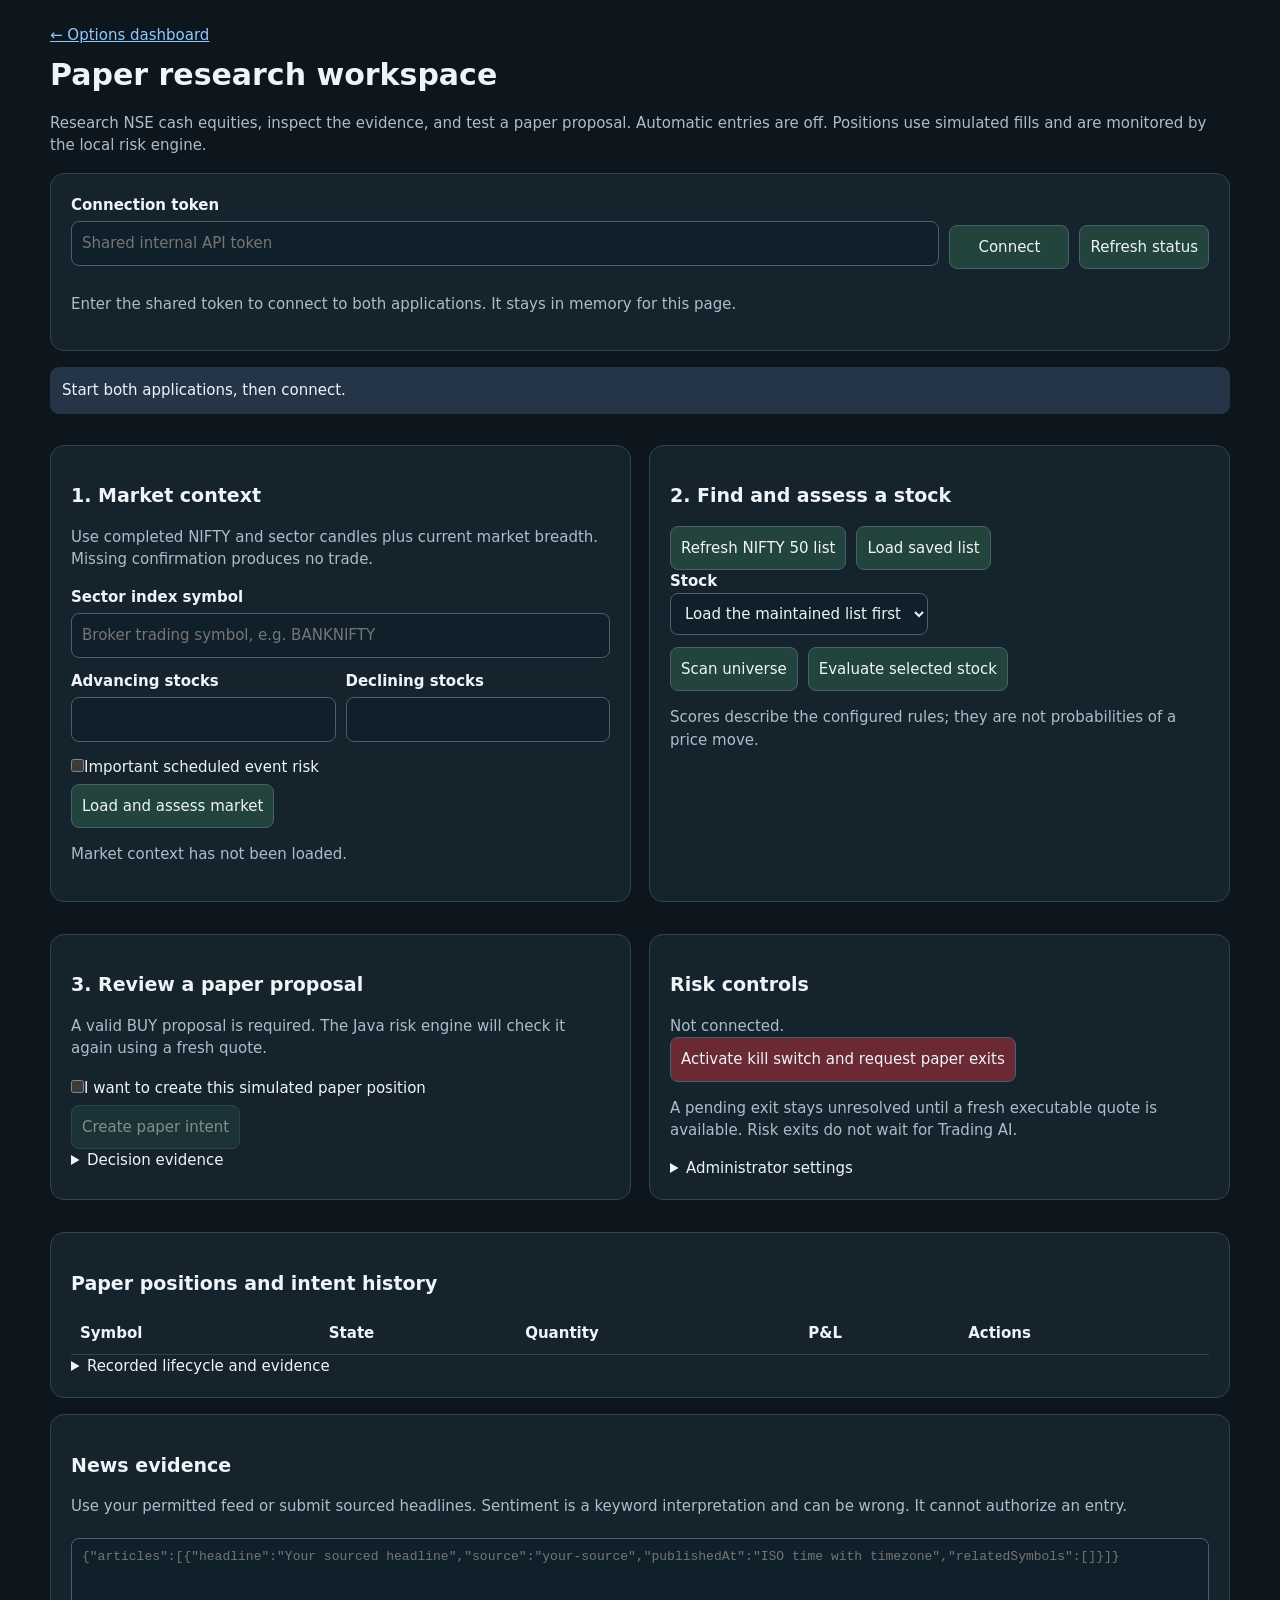
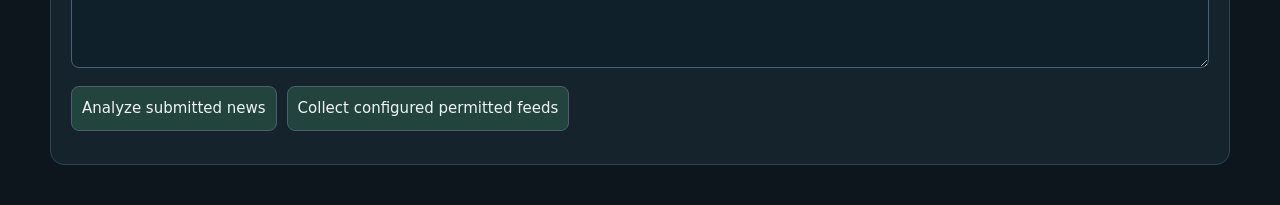
==== backend/src/main/resources/static/paper-workspace.html @ ee266fd3 "adding more capability" ====
<!doctype html>
<html lang="en"><head><meta charset="utf-8"><meta name="viewport" content="width=device-width,initial-scale=1"><title>Paper research workspace</title>
<style>
:root{color-scheme:dark;font:15px/1.5 system-ui;background:#0d151d;color:#eef4f7}body{max-width:1180px;margin:auto;padding:24px}a{color:#91c9ff}h1{margin:5px 0}h2{font-size:19px}.muted{color:#acbdca}.grid{display:grid;grid-template-columns:1fr 1fr;gap:18px}.card{background:#15232d;border:1px solid #304553;border-radius:14px;padding:20px;margin:16px 0}input,textarea,select,button{font:inherit;padding:10px;border-radius:8px;border:1px solid #486071;color:inherit;background:#10202b}input,textarea{box-sizing:border-box;width:100%;margin:5px 0 12px}button{cursor:pointer;background:#23443d}button.danger{background:#6a2933}button:disabled{opacity:.5;cursor:wait}label{display:block;font-weight:600}label.check{font-weight:400}label.check input{width:auto}.row{display:flex;gap:10px;flex-wrap:wrap;align-items:center}.row>*{flex:1;min-width:120px}.row button{flex:0 1 auto}textarea{min-height:130px;font:13px Consolas,monospace}pre{white-space:pre-wrap;overflow-wrap:anywhere;color:#c6dce8;font-size:13px}table{width:100%;border-collapse:collapse}td,th{text-align:left;padding:9px;border-bottom:1px solid #304553}.table{overflow:auto}.notice{padding:12px;background:#243547;border-radius:9px}.error{color:#ffabb5}.good{color:#5be0b1}@media(max-width:800px){.grid{grid-template-columns:1fr}body{padding:14px}}
</style></head><body>
<a href="/">← Options dashboard</a><h1>Paper research workspace</h1>
<p class="muted">Research NSE cash equities, inspect the evidence, and test a paper proposal. Automatic entries are off. Positions use simulated fills and are monitored by the local risk engine.</p>
<div class="card"><label for="token">Connection token</label><div class="row"><input id="token" type="password" autocomplete="off" placeholder="Shared internal API token"><button id="connect">Connect</button><button id="refresh">Refresh status</button></div><p id="connection" class="muted">Enter the shared token to connect to both applications. It stays in memory for this page.</p></div>
<p id="message" class="notice" role="status">Start both applications, then connect.</p>
<div class="grid">
<section class="card"><h2>1. Market context</h2><p class="muted">Use completed NIFTY and sector candles plus current market breadth. Missing confirmation produces no trade.</p>
<label for="sector">Sector index symbol</label><input id="sector" placeholder="Broker trading symbol, e.g. BANKNIFTY">
<div class="row"><div><label for="advancers">Advancing stocks</label><input id="advancers" type="number" min="0"></div><div><label for="decliners">Declining stocks</label><input id="decliners" type="number" min="0"></div></div>
<label class="check"><input id="eventRisk" type="checkbox">Important scheduled event risk</label>
<button id="market">Load and assess market</button><p id="marketResult" class="muted">Market context has not been loaded.</p>
</section>
<section class="card"><h2>2. Find and assess a stock</h2><div class="row"><button id="universe">Refresh NIFTY 50 list</button><button id="loadUniverse">Load saved list</button></div>
<label for="symbol">Stock</label><select id="symbol"><option value="">Load the maintained list first</option></select>
<div class="row" style="margin-top:12px"><button id="scan">Scan universe</button><button id="evaluate">Evaluate selected stock</button></div>
<p id="scanResult" class="muted">Scores describe the configured rules; they are not probabilities of a price move.</p>
<div id="decision"></div>
</section></div>
<div class="grid"><section class="card"><h2>3. Review a paper proposal</h2><p id="proposal" class="muted">A valid BUY proposal is required. The Java risk engine will check it again using a fresh quote.</p>
<label class="check"><input id="confirm" type="checkbox">I want to create this simulated paper position</label><button id="submit" disabled>Create paper intent</button>
<details><summary>Decision evidence</summary><pre id="decisionDetails">No decision yet.</pre></details>
</section><section class="card"><h2>Risk controls</h2><div id="riskStatus" class="muted">Not connected.</div><button id="kill" class="danger">Activate kill switch and request paper exits</button>
<p class="muted">A pending exit stays unresolved until a fresh executable quote is available. Risk exits do not wait for Trading AI.</p>
<details><summary>Administrator settings</summary><label for="admin">Separate administrator token</label><input id="admin" type="password" autocomplete="off"><textarea id="policy" aria-label="Risk policy JSON"></textarea><div class="row"><button id="savePolicy">Save policy</button><button id="resetKill">Reset kill switch</button></div></details>
</section></div>
<section class="card"><h2>Paper positions and intent history</h2><div class="table"><table><thead><tr><th>Symbol</th><th>State</th><th>Quantity</th><th>P&amp;L</th><th>Actions</th></tr></thead><tbody id="positions"></tbody></table></div><details><summary>Recorded lifecycle and evidence</summary><pre id="intentDetails">Choose a record to see its timeline, risk checks, quote and decision.</pre></details></section>
<section class="card"><h2>News evidence</h2><p class="muted">Use your permitted feed or submit sourced headlines. Sentiment is a keyword interpretation and can be wrong. It cannot authorize an entry.</p>
<textarea id="news" aria-label="News JSON" placeholder='{"articles":[{"headline":"Your sourced headline","source":"your-source","publishedAt":"ISO time with timezone","relatedSymbols":[]}]}'></textarea><div class="row"><button id="newsAnalyze">Analyze submitted news</button><button id="newsCollect">Collect configured permitted feeds</button></div><pre id="newsResult"></pre></section>
<script src="/paper-workspace.js"></script></body></html>
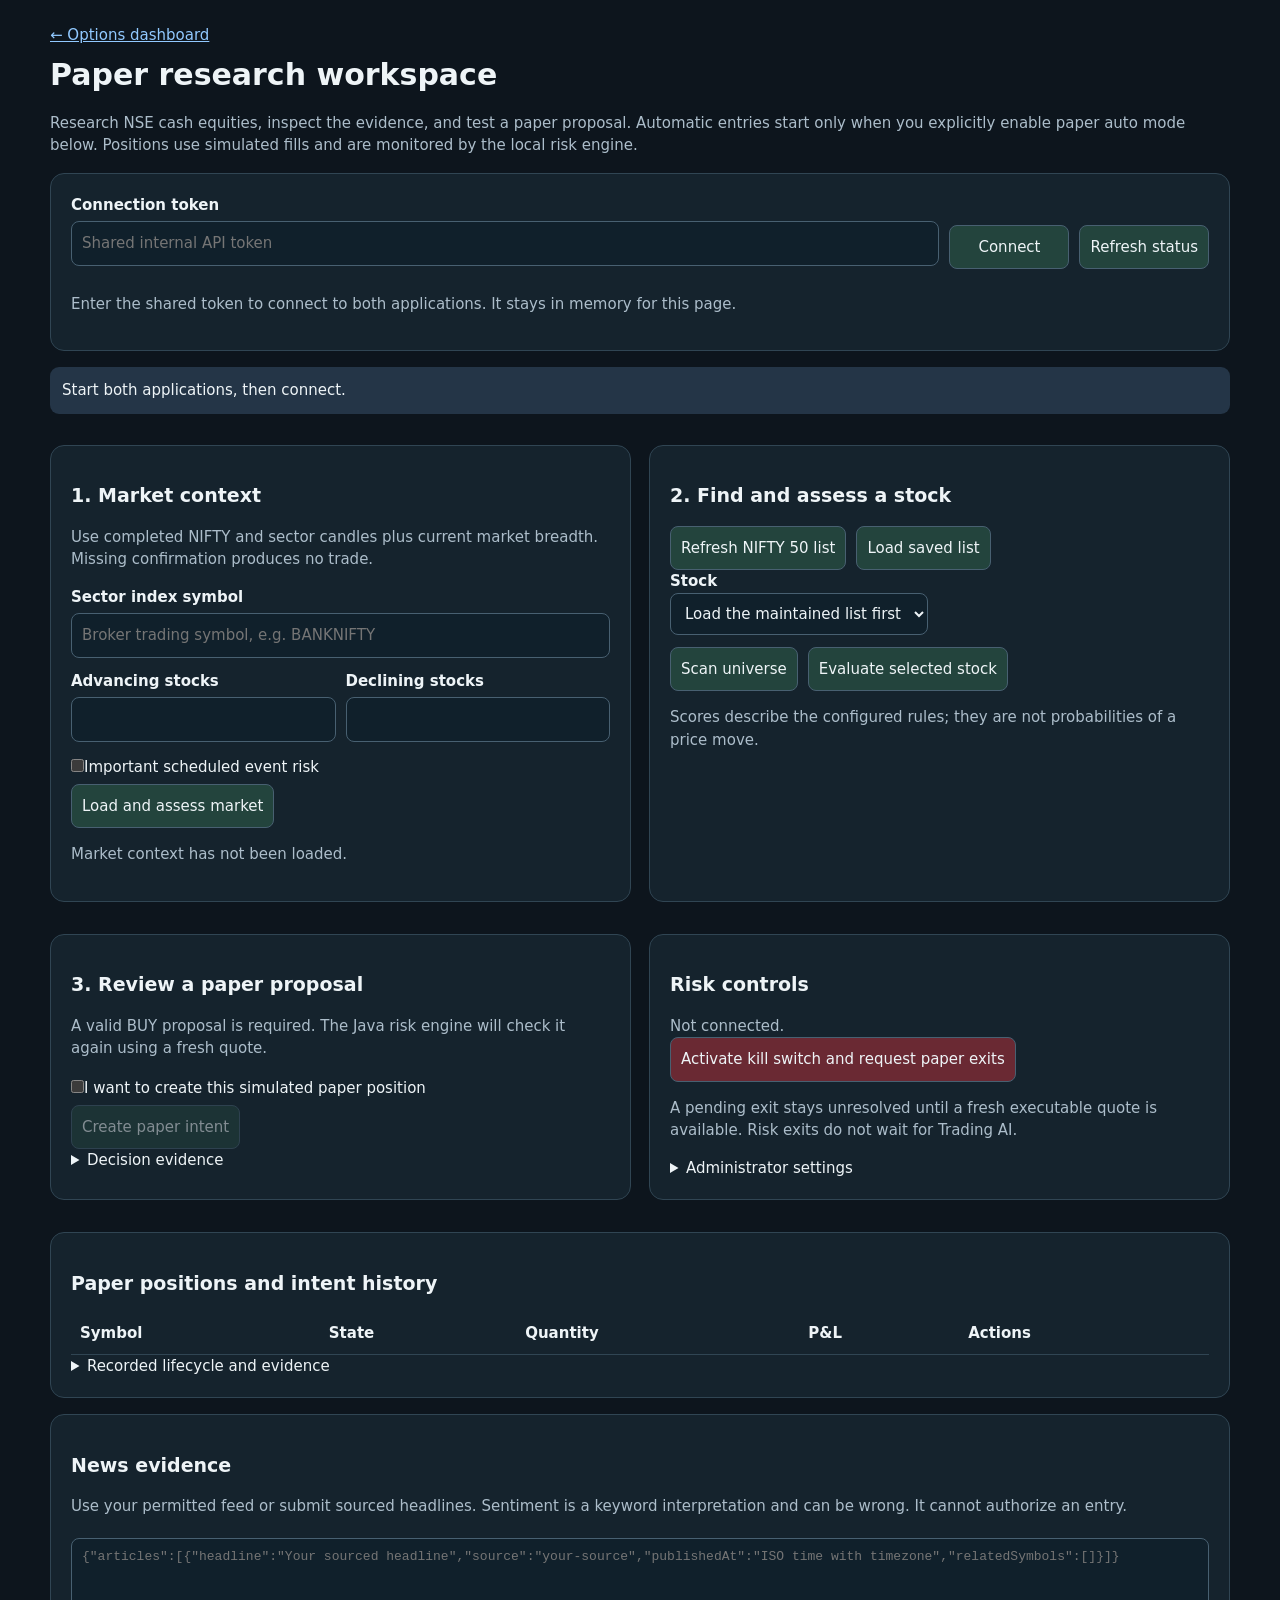
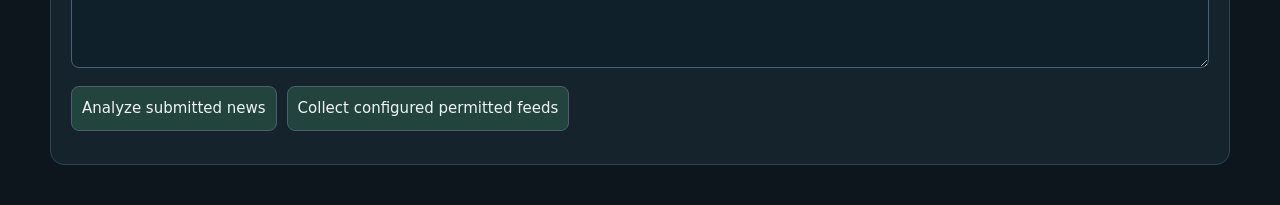
==== commit eabdf7fb: "29thOct" ====
--- a/backend/src/main/resources/static/paper-workspace.html
+++ b/backend/src/main/resources/static/paper-workspace.html
@@ -4,10 +4,10 @@
 :root{color-scheme:dark;font:15px/1.5 system-ui;background:#0d151d;color:#eef4f7}body{max-width:1180px;margin:auto;padding:24px}a{color:#91c9ff}h1{margin:5px 0}h2{font-size:19px}.muted{color:#acbdca}.grid{display:grid;grid-template-columns:1fr 1fr;gap:18px}.card{background:#15232d;border:1px solid #304553;border-radius:14px;padding:20px;margin:16px 0}input,textarea,select,button{font:inherit;padding:10px;border-radius:8px;border:1px solid #486071;color:inherit;background:#10202b}input,textarea{box-sizing:border-box;width:100%;margin:5px 0 12px}button{cursor:pointer;background:#23443d}button.danger{background:#6a2933}button:disabled{opacity:.5;cursor:wait}label{display:block;font-weight:600}label.check{font-weight:400}label.check input{width:auto}.row{display:flex;gap:10px;flex-wrap:wrap;align-items:center}.row>*{flex:1;min-width:120px}.row button{flex:0 1 auto}textarea{min-height:130px;font:13px Consolas,monospace}pre{white-space:pre-wrap;overflow-wrap:anywhere;color:#c6dce8;font-size:13px}table{width:100%;border-collapse:collapse}td,th{text-align:left;padding:9px;border-bottom:1px solid #304553}.table{overflow:auto}.notice{padding:12px;background:#243547;border-radius:9px}.error{color:#ffabb5}.good{color:#5be0b1}@media(max-width:800px){.grid{grid-template-columns:1fr}body{padding:14px}}
 </style></head><body>
 <a href="/">← Options dashboard</a><h1>Paper research workspace</h1>
-<p class="muted">Research NSE cash equities, inspect the evidence, and test a paper proposal. Automatic entries are off. Positions use simulated fills and are monitored by the local risk engine.</p>
+<p class="muted">Research NSE cash equities, inspect the evidence, and test a paper proposal. Automatic entries start only when you explicitly enable paper auto mode below. Positions use simulated fills and are monitored by the local risk engine.</p>
 <div class="card"><label for="token">Connection token</label><div class="row"><input id="token" type="password" autocomplete="off" placeholder="Shared internal API token"><button id="connect">Connect</button><button id="refresh">Refresh status</button></div><p id="connection" class="muted">Enter the shared token to connect to both applications. It stays in memory for this page.</p></div>
 <p id="message" class="notice" role="status">Start both applications, then connect.</p>
-<div class="grid">
+<section id="automatic-paper" aria-label="Automatic paper trading"></section><div class="grid">
 <section class="card"><h2>1. Market context</h2><p class="muted">Use completed NIFTY and sector candles plus current market breadth. Missing confirmation produces no trade.</p>
 <label for="sector">Sector index symbol</label><input id="sector" placeholder="Broker trading symbol, e.g. BANKNIFTY">
 <div class="row"><div><label for="advancers">Advancing stocks</label><input id="advancers" type="number" min="0"></div><div><label for="decliners">Declining stocks</label><input id="decliners" type="number" min="0"></div></div>
@@ -30,4 +30,4 @@
 <section class="card"><h2>Paper positions and intent history</h2><div class="table"><table><thead><tr><th>Symbol</th><th>State</th><th>Quantity</th><th>P&amp;L</th><th>Actions</th></tr></thead><tbody id="positions"></tbody></table></div><details><summary>Recorded lifecycle and evidence</summary><pre id="intentDetails">Choose a record to see its timeline, risk checks, quote and decision.</pre></details></section>
 <section class="card"><h2>News evidence</h2><p class="muted">Use your permitted feed or submit sourced headlines. Sentiment is a keyword interpretation and can be wrong. It cannot authorize an entry.</p>
 <textarea id="news" aria-label="News JSON" placeholder='{"articles":[{"headline":"Your sourced headline","source":"your-source","publishedAt":"ISO time with timezone","relatedSymbols":[]}]}'></textarea><div class="row"><button id="newsAnalyze">Analyze submitted news</button><button id="newsCollect">Collect configured permitted feeds</button></div><pre id="newsResult"></pre></section>
-<script src="/paper-workspace.js"></script></body></html>
+<script src="/automatic-paper.js"></script><script src="/paper-workspace.js"></script></body></html>
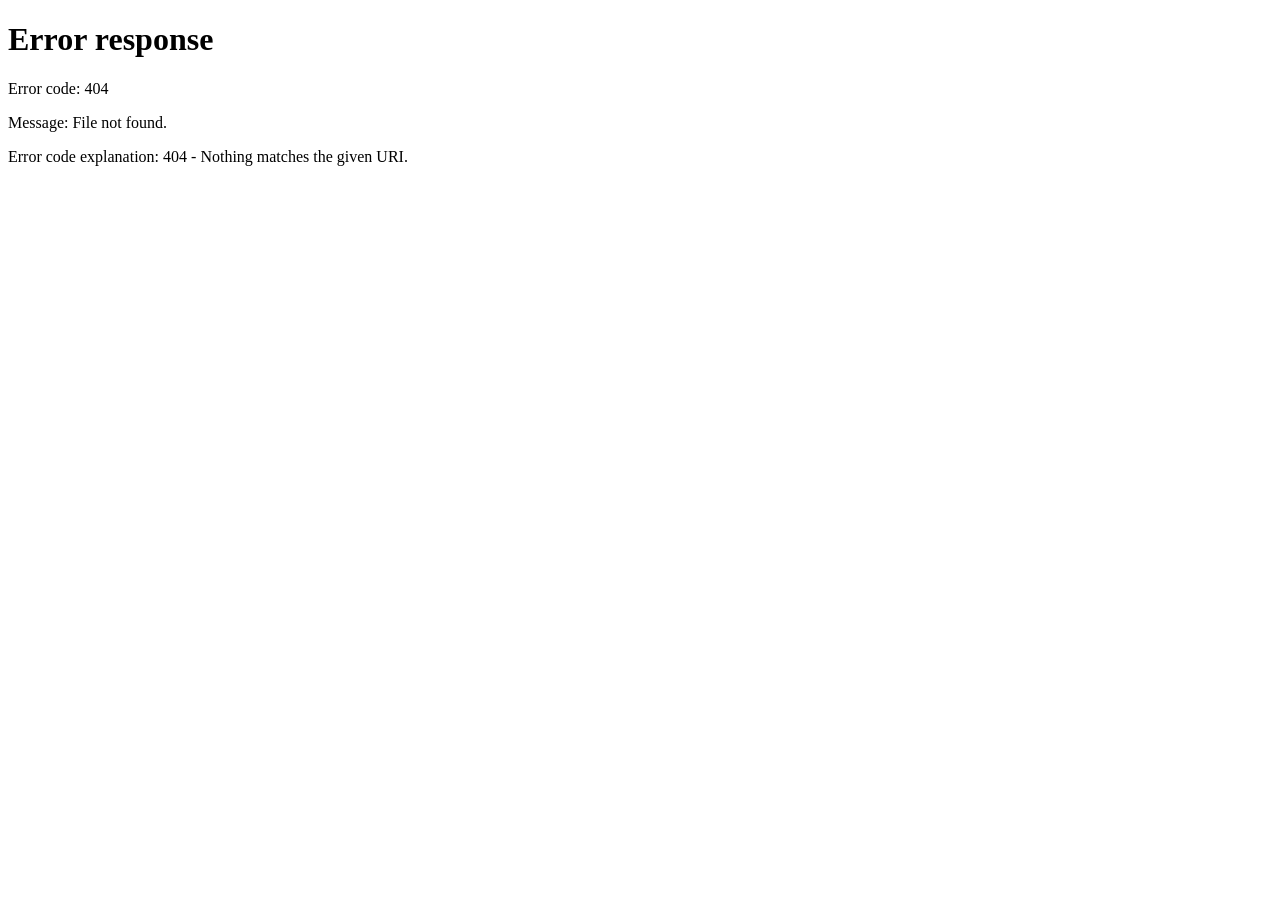
==== commit 7912fd68: "12thNov" ====
--- a/backend/src/main/resources/static/paper-workspace.html
+++ b/backend/src/main/resources/static/paper-workspace.html
@@ -1,33 +1 @@
-<!doctype html>
-<html lang="en"><head><meta charset="utf-8"><meta name="viewport" content="width=device-width,initial-scale=1"><title>Paper research workspace</title>
-<style>
-:root{color-scheme:dark;font:15px/1.5 system-ui;background:#0d151d;color:#eef4f7}body{max-width:1180px;margin:auto;padding:24px}a{color:#91c9ff}h1{margin:5px 0}h2{font-size:19px}.muted{color:#acbdca}.grid{display:grid;grid-template-columns:1fr 1fr;gap:18px}.card{background:#15232d;border:1px solid #304553;border-radius:14px;padding:20px;margin:16px 0}input,textarea,select,button{font:inherit;padding:10px;border-radius:8px;border:1px solid #486071;color:inherit;background:#10202b}input,textarea{box-sizing:border-box;width:100%;margin:5px 0 12px}button{cursor:pointer;background:#23443d}button.danger{background:#6a2933}button:disabled{opacity:.5;cursor:wait}label{display:block;font-weight:600}label.check{font-weight:400}label.check input{width:auto}.row{display:flex;gap:10px;flex-wrap:wrap;align-items:center}.row>*{flex:1;min-width:120px}.row button{flex:0 1 auto}textarea{min-height:130px;font:13px Consolas,monospace}pre{white-space:pre-wrap;overflow-wrap:anywhere;color:#c6dce8;font-size:13px}table{width:100%;border-collapse:collapse}td,th{text-align:left;padding:9px;border-bottom:1px solid #304553}.table{overflow:auto}.notice{padding:12px;background:#243547;border-radius:9px}.error{color:#ffabb5}.good{color:#5be0b1}@media(max-width:800px){.grid{grid-template-columns:1fr}body{padding:14px}}
-</style></head><body>
-<a href="/">← Options dashboard</a><h1>Paper research workspace</h1>
-<p class="muted">Research NSE cash equities, inspect the evidence, and test a paper proposal. Automatic entries start only when you explicitly enable paper auto mode below. Positions use simulated fills and are monitored by the local risk engine.</p>
-<div class="card"><label for="token">Connection token</label><div class="row"><input id="token" type="password" autocomplete="off" placeholder="Shared internal API token"><button id="connect">Connect</button><button id="refresh">Refresh status</button></div><p id="connection" class="muted">Enter the shared token to connect to both applications. It stays in memory for this page.</p></div>
-<p id="message" class="notice" role="status">Start both applications, then connect.</p>
-<section id="automatic-paper" aria-label="Automatic paper trading"></section><div class="grid">
-<section class="card"><h2>1. Market context</h2><p class="muted">Use completed NIFTY and sector candles plus current market breadth. Missing confirmation produces no trade.</p>
-<label for="sector">Sector index symbol</label><input id="sector" placeholder="Broker trading symbol, e.g. BANKNIFTY">
-<div class="row"><div><label for="advancers">Advancing stocks</label><input id="advancers" type="number" min="0"></div><div><label for="decliners">Declining stocks</label><input id="decliners" type="number" min="0"></div></div>
-<label class="check"><input id="eventRisk" type="checkbox">Important scheduled event risk</label>
-<button id="market">Load and assess market</button><p id="marketResult" class="muted">Market context has not been loaded.</p>
-</section>
-<section class="card"><h2>2. Find and assess a stock</h2><div class="row"><button id="universe">Refresh NIFTY 50 list</button><button id="loadUniverse">Load saved list</button></div>
-<label for="symbol">Stock</label><select id="symbol"><option value="">Load the maintained list first</option></select>
-<div class="row" style="margin-top:12px"><button id="scan">Scan universe</button><button id="evaluate">Evaluate selected stock</button></div>
-<p id="scanResult" class="muted">Scores describe the configured rules; they are not probabilities of a price move.</p>
-<div id="decision"></div>
-</section></div>
-<div class="grid"><section class="card"><h2>3. Review a paper proposal</h2><p id="proposal" class="muted">A valid BUY proposal is required. The Java risk engine will check it again using a fresh quote.</p>
-<label class="check"><input id="confirm" type="checkbox">I want to create this simulated paper position</label><button id="submit" disabled>Create paper intent</button>
-<details><summary>Decision evidence</summary><pre id="decisionDetails">No decision yet.</pre></details>
-</section><section class="card"><h2>Risk controls</h2><div id="riskStatus" class="muted">Not connected.</div><button id="kill" class="danger">Activate kill switch and request paper exits</button>
-<p class="muted">A pending exit stays unresolved until a fresh executable quote is available. Risk exits do not wait for Trading AI.</p>
-<details><summary>Administrator settings</summary><label for="admin">Separate administrator token</label><input id="admin" type="password" autocomplete="off"><textarea id="policy" aria-label="Risk policy JSON"></textarea><div class="row"><button id="savePolicy">Save policy</button><button id="resetKill">Reset kill switch</button></div></details>
-</section></div>
-<section class="card"><h2>Paper positions and intent history</h2><div class="table"><table><thead><tr><th>Symbol</th><th>State</th><th>Quantity</th><th>P&amp;L</th><th>Actions</th></tr></thead><tbody id="positions"></tbody></table></div><details><summary>Recorded lifecycle and evidence</summary><pre id="intentDetails">Choose a record to see its timeline, risk checks, quote and decision.</pre></details></section>
-<section class="card"><h2>News evidence</h2><p class="muted">Use your permitted feed or submit sourced headlines. Sentiment is a keyword interpretation and can be wrong. It cannot authorize an entry.</p>
-<textarea id="news" aria-label="News JSON" placeholder='{"articles":[{"headline":"Your sourced headline","source":"your-source","publishedAt":"ISO time with timezone","relatedSymbols":[]}]}'></textarea><div class="row"><button id="newsAnalyze">Analyze submitted news</button><button id="newsCollect">Collect configured permitted feeds</button></div><pre id="newsResult"></pre></section>
-<script src="/automatic-paper.js"></script><script src="/paper-workspace.js"></script></body></html>
+<!doctype html><html lang="en"><head><meta charset="utf-8"><meta http-equiv="refresh" content="0;url=/workspace/analysis"><title>Trading Workspace</title></head><body><a href="/workspace/analysis">Open Trading Workspace</a></body></html>
